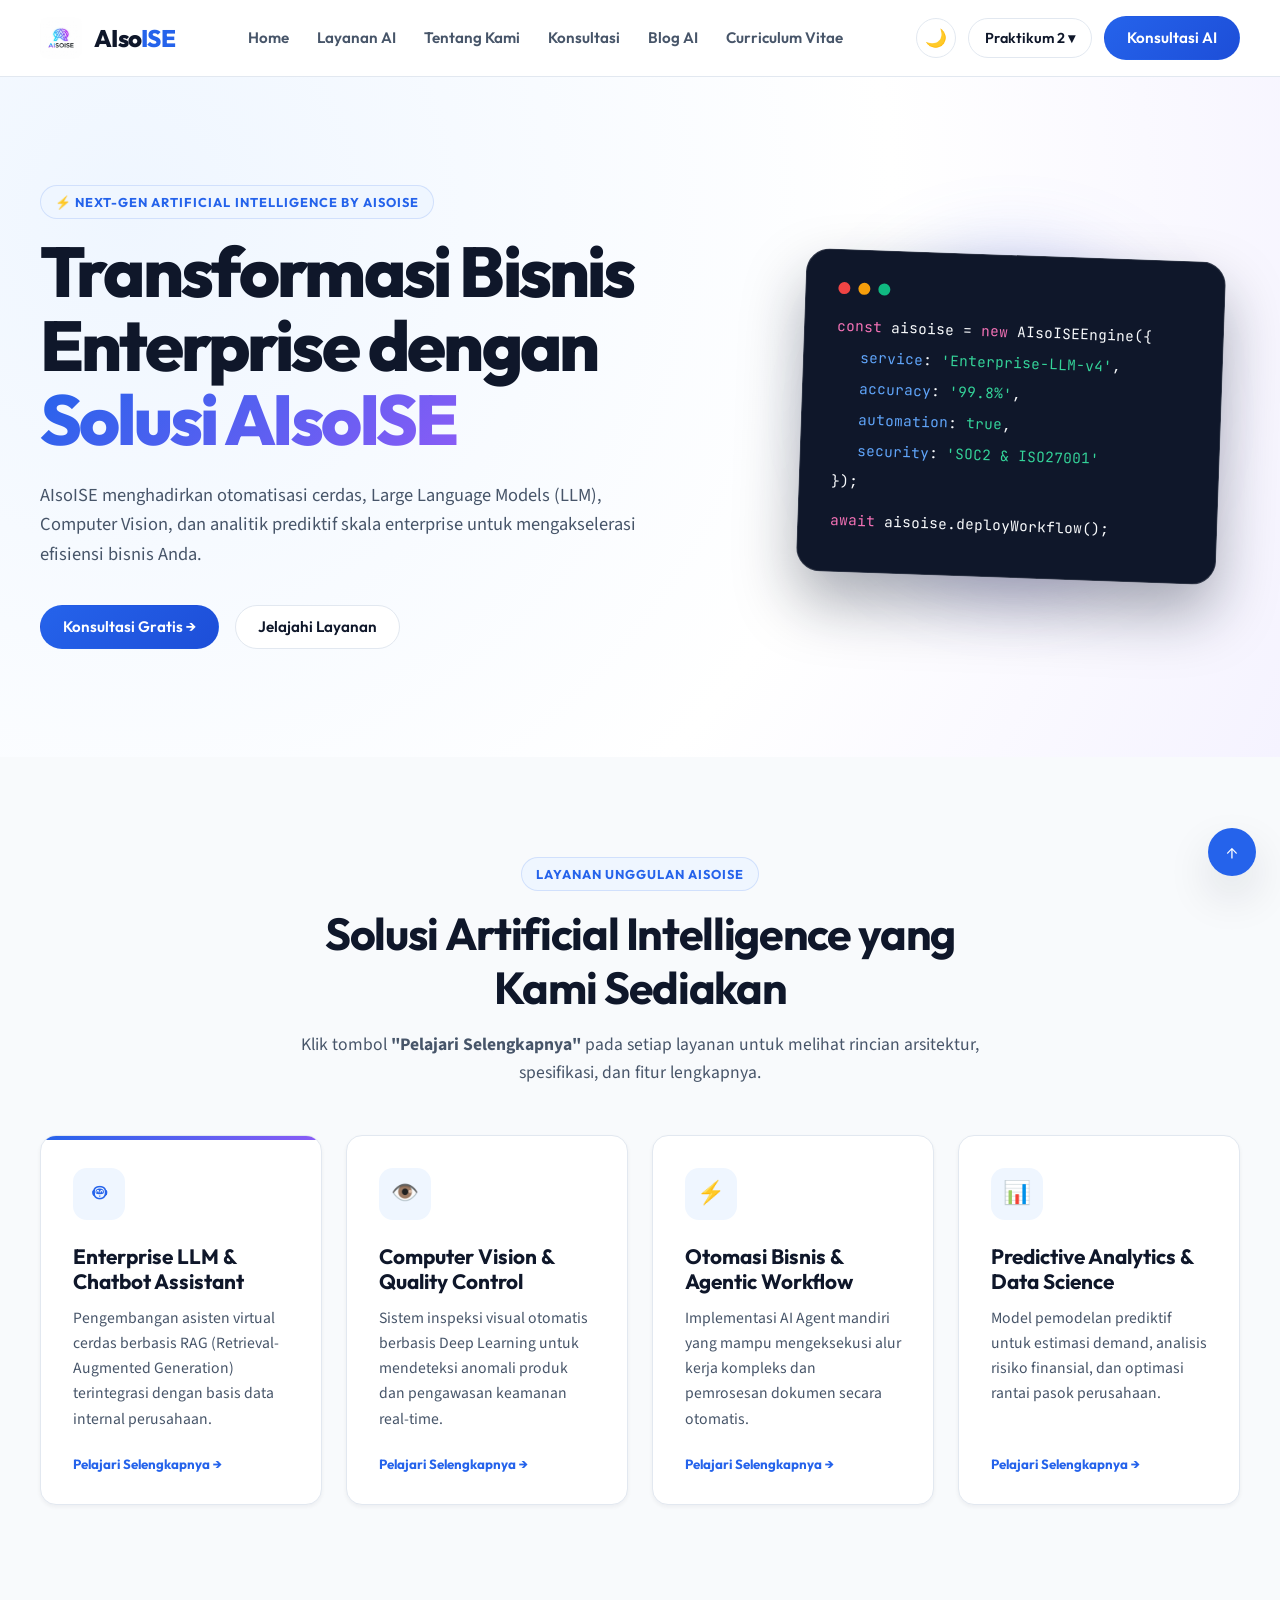
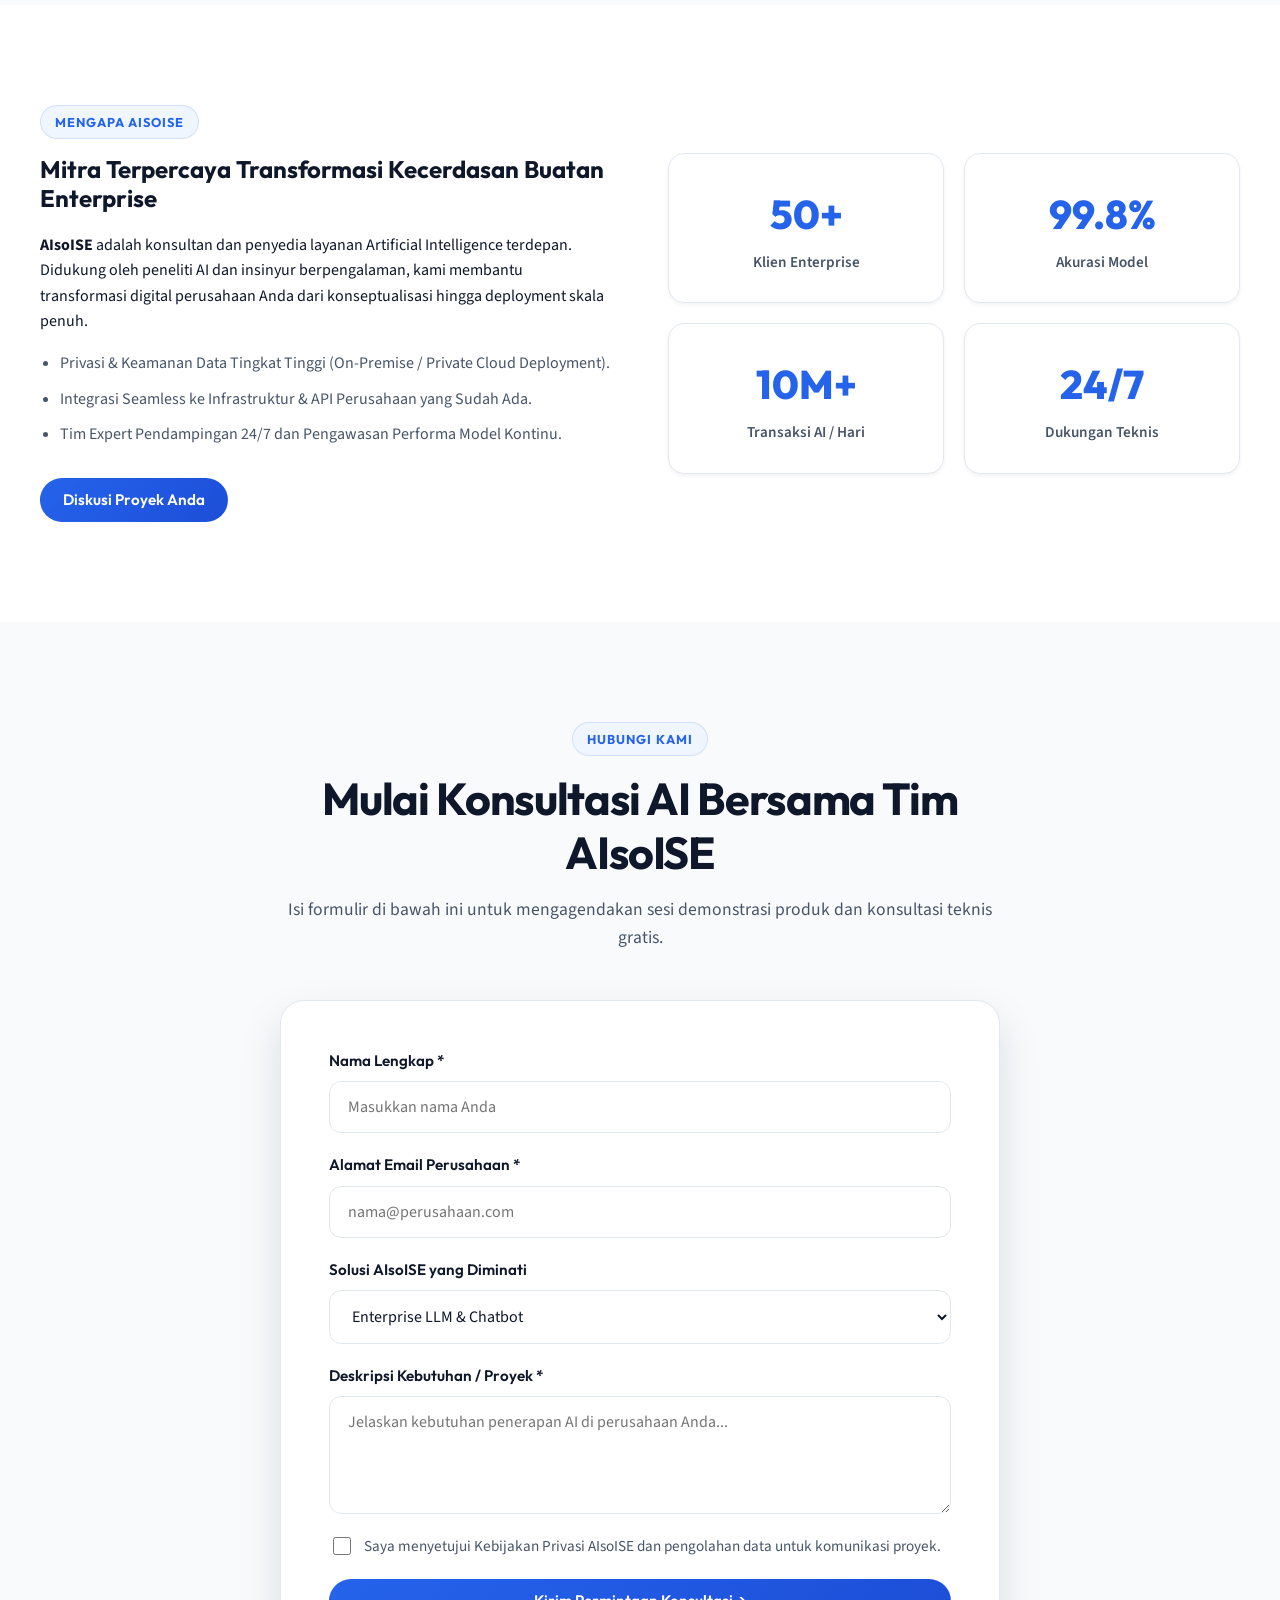
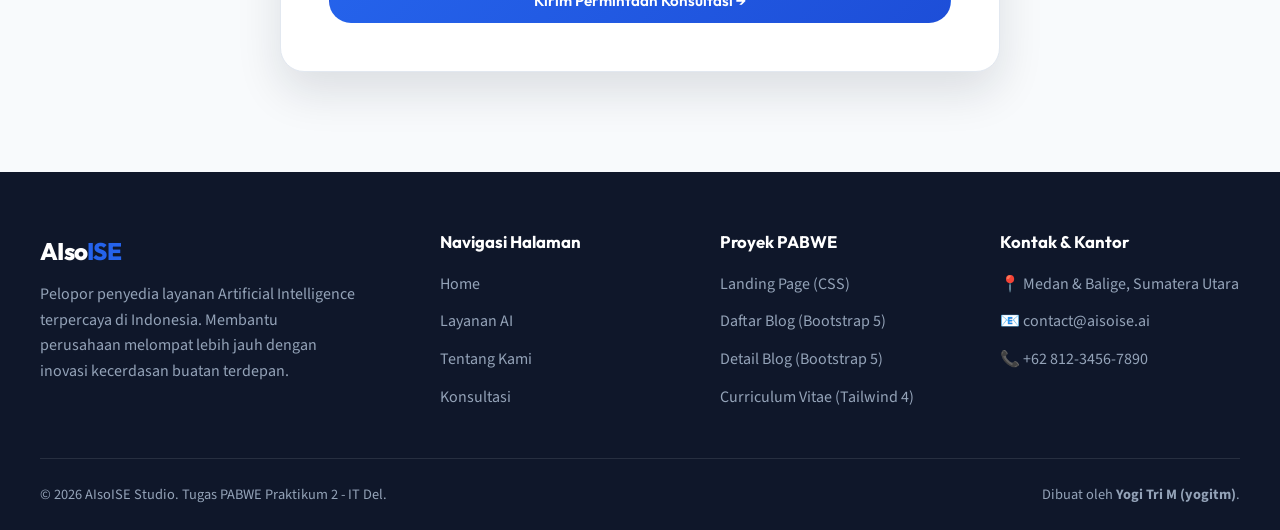
==== index.html @ 6881b214 "feat: complete PABWE 2026 Praktikum 2 (AIsoISE Brand, Landing Page, Blog, CV, Tailwind4, Bootstrap5)" ====
<!DOCTYPE html>
<html lang="id">
<head>
  <meta charset="UTF-8" />
  <meta name="viewport" content="width=device-width, initial-scale=1.0" />
  <title>AIsoISE - Solusi & Jasa Artificial Intelligence Enterprise</title>
  
  <!-- Favicon -->
  <link rel="icon" href="assets/img/logo.png" type="image/png" />

  <!-- Google Fonts: Outfit (Display), Source Sans 3 (Body), JetBrains Mono (Code) -->
  <link rel="preconnect" href="https://fonts.googleapis.com" />
  <link rel="preconnect" href="https://fonts.gstatic.com" crossorigin />
  <link href="https://fonts.googleapis.com/css2?family=JetBrains+Mono:wght@400;500&family=Outfit:wght@500;600;700;800&family=Source+Sans+3:ital,wght@0,400;0,500;0,600;0,700;1,400&display=swap" rel="stylesheet" />

  <!-- External Stylesheet (Pure CSS) -->
  <link rel="stylesheet" href="assets/css/style.css" />

  <script>
    // Initialize Theme Before Render to prevent flash
    (function() {
      const savedTheme = localStorage.getItem('theme') || (window.matchMedia('(prefers-color-scheme: dark)').matches ? 'dark' : 'light');
      document.documentElement.setAttribute('data-theme', savedTheme);
    })();
  </script>
</head>
<body>

  <!-- HEADER / NAVBAR -->
  <header class="site-header">
    <div class="container navbar">
      <!-- Brand Logo & Title -->
      <a href="#home" class="brand">
        <img src="assets/img/logo.png" alt="AIsoISE Logo" class="brand-logo" />
        <span class="brand-title">AIso<span>ISE</span></span>
      </a>

      <!-- Navigation Links -->
      <nav class="nav-menu">
        <a href="#home">Home</a>
        <a href="#layanan">Layanan AI</a>
        <a href="#tentang">Tentang Kami</a>
        <a href="#kontak">Konsultasi</a>
        <a href="blog.html">Blog AI</a>
        <a href="cv.html">Curriculum Vitae</a>
      </nav>

      <!-- Action Buttons & Theme Switcher -->
      <div class="nav-actions">
        <!-- Theme Toggle Button -->
        <button type="button" class="theme-toggle-btn" id="themeToggleBtn" onclick="toggleTheme()" title="Ubah Mode Layar">
          <span id="themeIcon">🌙</span>
        </button>

        <!-- Menu Switcher Latihan Praktikum -->
        <div class="nav-latihan">
          <button type="button" class="nav-latihan-toggle" id="latihanToggleBtn" onclick="toggleLatihanMenu(event)">
            Praktikum 2 ▾
          </button>
          <div class="nav-latihan-menu" id="latihanMenu">
            <a href="index.html" class="is-active">Studi Kasus 3.1 (CSS)</a>
            <a href="blog.html">Studi Kasus 3.2 (Bootstrap 5)</a>
            <a href="cv.html">Studi Kasus 3.3 (Tailwind 4)</a>
            <a href="bootstrap5.html">Latihan 2.2 Bootstrap</a>
            <a href="tailwind4.html">Latihan 2.3 Tailwind</a>
          </div>
        </div>

        <a href="#kontak" class="btn btn-primary">Konsultasi AI</a>
      </div>
    </div>
  </header>

  <main>
    <!-- HERO SECTION -->
    <section id="home" class="hero">
      <div class="container hero-content">
        <div class="hero-text">
          <div class="eyebrow">⚡ NEXT-GEN ARTIFICIAL INTELLIGENCE BY AISOISE</div>
          <h1>Transformasi Bisnis Enterprise dengan <span>Solusi AIsoISE</span></h1>
          <p class="hero-description">
            AIsoISE menghadirkan otomatisasi cerdas, Large Language Models (LLM), Computer Vision, dan analitik prediktif skala enterprise untuk mengakselerasi efisiensi bisnis Anda.
          </p>
          <div class="hero-buttons">
            <a href="#kontak" class="btn btn-primary">Konsultasi Gratis &rarr;</a>
            <a href="#layanan" class="btn btn-outline">Jelajahi Layanan</a>
          </div>
        </div>

        <!-- Animated Floating Hero Visual -->
        <div class="hero-visual">
          <div class="floating-card">
            <div class="card-header-dots">
              <span class="dot dot-red"></span>
              <span class="dot dot-yellow"></span>
              <span class="dot dot-green"></span>
            </div>
            <div class="code-line"><span class="keyword">const</span> aisoise = <span class="keyword">new</span> AIsoISEEngine({</div>
            <div class="code-line indent"><span class="prop">service</span>: <span class="val">'Enterprise-LLM-v4'</span>,</div>
            <div class="code-line indent"><span class="prop">accuracy</span>: <span class="val">'99.8%'</span>,</div>
            <div class="code-line indent"><span class="prop">automation</span>: <span class="val">true</span>,</div>
            <div class="code-line indent"><span class="prop">security</span>: <span class="val">'SOC2 & ISO27001'</span></div>
            <div class="code-line">});</div>
            <div class="code-line" style="margin-top: 16px;"><span class="keyword">await</span> aisoise.deployWorkflow();</div>
          </div>
        </div>
      </div>
    </section>

    <!-- LAYANAN AI SECTION -->
    <section id="layanan" class="section section-alt">
      <div class="container">
        <div class="section-heading text-center">
          <div class="eyebrow">LAYANAN UNGGULAN AISOISE</div>
          <h2>Solusi Artificial Intelligence yang Kami Sediakan</h2>
          <p>Klik tombol <strong>"Pelajari Selengkapnya"</strong> pada setiap layanan untuk melihat rincian arsitektur, spesifikasi, dan fitur lengkapnya.</p>
        </div>

        <div class="cards-grid">
          <!-- Card 1: LLM & Chatbot -->
          <article class="card featured">
            <div class="card-icon">🤖</div>
            <h3>Enterprise LLM & Chatbot Assistant</h3>
            <p>Pengembangan asisten virtual cerdas berbasis RAG (Retrieval-Augmented Generation) terintegrasi dengan basis data internal perusahaan.</p>
            <button type="button" class="card-link-btn" onclick="openModal('modal-llm')">
              Pelajari Selengkapnya &rarr;
            </button>
          </article>

          <!-- Card 2: Computer Vision -->
          <article class="card">
            <div class="card-icon">👁️</div>
            <h3>Computer Vision & Quality Control</h3>
            <p>Sistem inspeksi visual otomatis berbasis Deep Learning untuk mendeteksi anomali produk dan pengawasan keamanan real-time.</p>
            <button type="button" class="card-link-btn" onclick="openModal('modal-cv')">
              Pelajari Selengkapnya &rarr;
            </button>
          </article>

          <!-- Card 3: Agentic Automation -->
          <article class="card">
            <div class="card-icon">⚡</div>
            <h3>Otomasi Bisnis & Agentic Workflow</h3>
            <p>Implementasi AI Agent mandiri yang mampu mengeksekusi alur kerja kompleks dan pemrosesan dokumen secara otomatis.</p>
            <button type="button" class="card-link-btn" onclick="openModal('modal-automation')">
              Pelajari Selengkapnya &rarr;
            </button>
          </article>

          <!-- Card 4: Predictive Analytics -->
          <article class="card">
            <div class="card-icon">📊</div>
            <h3>Predictive Analytics & Data Science</h3>
            <p>Model pemodelan prediktif untuk estimasi demand, analisis risiko finansial, dan optimasi rantai pasok perusahaan.</p>
            <button type="button" class="card-link-btn" onclick="openModal('modal-analytics')">
              Pelajari Selengkapnya &rarr;
            </button>
          </article>
        </div>
      </div>
    </section>

    <!-- TENTANG KAMI & STATS SECTION -->
    <section id="tentang" class="section">
      <div class="container stats-container">
        <div class="about-text">
          <div class="eyebrow">MENGAPA AISOISE</div>
          <h2>Mitra Terpercaya Transformasi Kecerdasan Buatan Enterprise</h2>
          <p>
            <strong>AIsoISE</strong> adalah konsultan dan penyedia layanan Artificial Intelligence terdepan. Didukung oleh peneliti AI dan insinyur berpengalaman, kami membantu transformasi digital perusahaan Anda dari konseptualisasi hingga deployment skala penuh.
          </p>
          <ul style="padding-left: 20px; color: var(--text-light); margin-bottom: 30px;">
            <li style="margin-bottom: 10px;">Privasi & Keamanan Data Tingkat Tinggi (On-Premise / Private Cloud Deployment).</li>
            <li style="margin-bottom: 10px;">Integrasi Seamless ke Infrastruktur & API Perusahaan yang Sudah Ada.</li>
            <li>Tim Expert Pendampingan 24/7 dan Pengawasan Performa Model Kontinu.</li>
          </ul>
          <a href="#kontak" class="btn btn-primary">Diskusi Proyek Anda</a>
        </div>

        <div class="stats-grid">
          <div class="stat-card">
            <div class="stat-number">50+</div>
            <div class="stat-label">Klien Enterprise</div>
          </div>
          <div class="stat-card">
            <div class="stat-number">99.8%</div>
            <div class="stat-label">Akurasi Model</div>
          </div>
          <div class="stat-card">
            <div class="stat-number">10M+</div>
            <div class="stat-label">Transaksi AI / Hari</div>
          </div>
          <div class="stat-card">
            <div class="stat-number">24/7</div>
            <div class="stat-label">Dukungan Teknis</div>
          </div>
        </div>
      </div>
    </section>

    <!-- FORM KONTAK & KONSULTASI -->
    <section id="kontak" class="section section-alt">
      <div class="container">
        <div class="section-heading text-center">
          <div class="eyebrow">HUBUNGI KAMI</div>
          <h2>Mulai Konsultasi AI Bersama Tim AIsoISE</h2>
          <p>Isi formulir di bawah ini untuk mengagendakan sesi demonstrasi produk dan konsultasi teknis gratis.</p>
        </div>

        <div class="form-wrapper">
          <form class="practice-form" action="#" method="POST" onsubmit="event.preventDefault(); alert('Terima kasih! Tim AIsoISE akan segera menghubungi Anda.');">
            <div class="form-group">
              <label for="nama">Nama Lengkap *</label>
              <input type="text" id="nama" name="nama" placeholder="Masukkan nama Anda" required />
            </div>

            <div class="form-group">
              <label for="email">Alamat Email Perusahaan *</label>
              <input type="email" id="email" name="email" placeholder="nama@perusahaan.com" required />
            </div>

            <div class="form-group">
              <label for="layanan-pilihan">Solusi AIsoISE yang Diminati</label>
              <select id="layanan-pilihan" name="layanan-pilihan">
                <option value="llm">Enterprise LLM & Chatbot</option>
                <option value="cv">Computer Vision & Inspeksi</option>
                <option value="automation">Agentic Workflow & Automasi</option>
                <option value="analytics">Predictive Analytics</option>
                <option value="other">Konsultasi Kustom AIsoISE</option>
              </select>
            </div>

            <div class="form-group">
              <label for="pesan">Deskripsi Kebutuhan / Proyek *</label>
              <textarea id="pesan" name="pesan" rows="4" placeholder="Jelaskan kebutuhan penerapan AI di perusahaan Anda..." required></textarea>
            </div>

            <label class="form-checkbox">
              <input type="checkbox" required /> Saya menyetujui Kebijakan Privasi AIsoISE dan pengolahan data untuk komunikasi proyek.
            </label>

            <button type="submit" class="btn btn-primary" style="width: 100%;">Kirim Permintaan Konsultasi &rarr;</button>
          </form>
        </div>
      </div>
    </section>
  </main>

  <!-- SERVICE DETAIL MODALS (PELAJARI SELENGKAPNYA) -->
  <!-- Modal 1: Enterprise LLM -->
  <div class="modal-backdrop" id="modal-llm">
    <div class="modal-content-box">
      <button type="button" class="modal-close-btn" onclick="closeModal('modal-llm')">&times;</button>
      <div class="modal-header-icon">🤖</div>
      <h2>Enterprise LLM & Chatbot Assistant</h2>
      <p>Layanan AIsoISE ini menghadirkan asisten kecerdasan buatan terdedikasi untuk perusahaan Anda dengan arsitektur RAG (Retrieval-Augmented Generation).</p>
      
      <h4 style="margin-top: 20px;">Fitur & Keunggulan Utama:</h4>
      <ul class="modal-feature-list">
        <li><strong>RAG Arsitektur:</strong> Menghubungkan basis data PDF, Notion, Confluence, & SQL internal tanpa kebocoran data.</li>
        <li><strong>Fine-Tuning Kustom:</strong> Model disesuaikan dengan istilah bisnis dan terminologi spesifik perusahaan.</li>
        <li><strong>Multilingual Support:</strong> Mendukung Bahasa Indonesia, Inggris, dan 30+ bahasa internasional.</li>
        <li><strong>Keamanan Terjamin:</strong> Deployment On-Premise atau Private VPC Cloud dengan enkripsi AES-256.</li>
      </ul>

      <div style="display: flex; gap: 12px; margin-top: 24px;">
        <a href="#kontak" class="btn btn-primary" onclick="closeModal('modal-llm')">Konsultasi Layanan Ini</a>
        <button type="button" class="btn btn-outline" onclick="closeModal('modal-llm')">Tutup</button>
      </div>
    </div>
  </div>

  <!-- Modal 2: Computer Vision -->
  <div class="modal-backdrop" id="modal-cv">
    <div class="modal-content-box">
      <button type="button" class="modal-close-btn" onclick="closeModal('modal-cv')">&times;</button>
      <div class="modal-header-icon">👁️</div>
      <h2>Computer Vision & Quality Control</h2>
      <p>Sistem pengenalan gambar dan video berbasis Deep Learning untuk otomasi inspeksi visual produk dan pengawasan area kerja.</p>

      <h4 style="margin-top: 20px;">Fitur & Keunggulan Utama:</h4>
      <ul class="modal-feature-list">
        <li><strong>Deteksi Defek Real-Time:</strong> Kecepatan pemrosesan hingga 60 FPS untuk lini manufaktur cepat.</li>
        <li><strong>Pengenalan Alat Pelindung Diri (APD):</strong> Memantau penggunaan helm, rompi, dan masker di area berisiko.</li>
        <li><strong>Integrasi CCTV Kamera:</strong> Kompatibel dengan semua jenis kamera IP dan CCTV existing.</li>
        <li><strong>Laporan Analitik Visual:</strong> Dashboard grafik deteksi anomali harian dan bulanan.</li>
      </ul>

      <div style="display: flex; gap: 12px; margin-top: 24px;">
        <a href="#kontak" class="btn btn-primary" onclick="closeModal('modal-cv')">Konsultasi Layanan Ini</a>
        <button type="button" class="btn btn-outline" onclick="closeModal('modal-cv')">Tutup</button>
      </div>
    </div>
  </div>

  <!-- Modal 3: Agentic Automation -->
  <div class="modal-backdrop" id="modal-automation">
    <div class="modal-content-box">
      <button type="button" class="modal-close-btn" onclick="closeModal('modal-automation')">&times;</button>
      <div class="modal-header-icon">⚡</div>
      <h2>Otomasi Bisnis & Agentic Workflow</h2>
      <p>Mengubah proses bisnis manual yang repetitif menjadi alur kerja mandiri menggunakan Autonomous AI Agents.</p>

      <h4 style="margin-top: 20px;">Fitur & Keunggulan Utama:</h4>
      <ul class="modal-feature-list">
        <li><strong>Eksekusi Mandiri:</strong> AI Agent dapat membaca email, mengambil lampiran, dan mengisi ERP secara otomatis.</li>
        <li><strong>Human-in-the-Loop:</strong> Fitur persetujuan manusia untuk keputusan berisiko atau transaksi besar.</li>
        <li><strong>Pemrosesan Dokumen Terstruktur:</strong> Ekstraksi data otomatis dari invoice, nota, dan kontrak kerja.</li>
        <li><strong>Penghematan Waktu:</strong> Mengurangi beban kerja administrasi berulang hingga 85%.</li>
      </ul>

      <div style="display: flex; gap: 12px; margin-top: 24px;">
        <a href="#kontak" class="btn btn-primary" onclick="closeModal('modal-automation')">Konsultasi Layanan Ini</a>
        <button type="button" class="btn btn-outline" onclick="closeModal('modal-automation')">Tutup</button>
      </div>
    </div>
  </div>

  <!-- Modal 4: Predictive Analytics -->
  <div class="modal-backdrop" id="modal-analytics">
    <div class="modal-content-box">
      <button type="button" class="modal-close-btn" onclick="closeModal('modal-analytics')">&times;</button>
      <div class="modal-header-icon">📊</div>
      <h2>Predictive Analytics & Data Science</h2>
      <p>Memodelkan data historis perusahaan menjadi estimasi tren masa depan yang akurat untuk mendukung keputusan manajerial.</p>

      <h4 style="margin-top: 20px;">Fitur & Keunggulan Utama:</h4>
      <ul class="modal-feature-list">
        <li><strong>Forecasting Demand & Penjualan:</strong> Prediksi kebutuhan inventaris barang secara presisi.</li>
        <li><strong>Analisis Risiko Finansial:</strong> Pemodelan deteksi kecurangan (fraud detection) dan skor kredit.</li>
        <li><strong>Customer Churn Prediction:</strong> Identifikasi pengguna berisiko berhenti menggunakan layanan.</li>
        <li><strong>Visualisasi Dashboard Interaktif:</strong> Terhubung langsung dengan PowerBI, Tableau, atau kustom web UI.</li>
      </ul>

      <div style="display: flex; gap: 12px; margin-top: 24px;">
        <a href="#kontak" class="btn btn-primary" onclick="closeModal('modal-analytics')">Konsultasi Layanan Ini</a>
        <button type="button" class="btn btn-outline" onclick="closeModal('modal-analytics')">Tutup</button>
      </div>
    </div>
  </div>

  <!-- FOOTER -->
  <footer class="site-footer">
    <div class="container">
      <div class="footer-top">
        <div class="footer-brand">
          <div class="brand-title">AIso<span>ISE</span></div>
          <p>Pelopor penyedia layanan Artificial Intelligence terpercaya di Indonesia. Membantu perusahaan melompat lebih jauh dengan inovasi kecerdasan buatan terdepan.</p>
        </div>

        <div class="footer-col">
          <h4>Navigasi Halaman</h4>
          <ul class="footer-links">
            <li><a href="#home">Home</a></li>
            <li><a href="#layanan">Layanan AI</a></li>
            <li><a href="#tentang">Tentang Kami</a></li>
            <li><a href="#kontak">Konsultasi</a></li>
          </ul>
        </div>

        <div class="footer-col">
          <h4>Proyek PABWE</h4>
          <ul class="footer-links">
            <li><a href="index.html">Landing Page (CSS)</a></li>
            <li><a href="blog.html">Daftar Blog (Bootstrap 5)</a></li>
            <li><a href="blog-detail.html">Detail Blog (Bootstrap 5)</a></li>
            <li><a href="cv.html">Curriculum Vitae (Tailwind 4)</a></li>
          </ul>
        </div>

        <div class="footer-col">
          <h4>Kontak & Kantor</h4>
          <ul class="footer-links">
            <li>📍 Medan & Balige, Sumatera Utara</li>
            <li>📧 contact@aisoise.ai</li>
            <li>📞 +62 812-3456-7890</li>
          </ul>
        </div>
      </div>

      <div class="footer-bottom">
        <div>&copy; 2026 AIsoISE Studio. Tugas PABWE Praktikum 2 - IT Del.</div>
        <div>Dibuat oleh <strong>Yogi Tri M (yogitm)</strong>.</div>
      </div>
    </div>
  </footer>

  <!-- Sticky Back To Top Button -->
  <a href="#home" class="back-to-top" title="Kembali ke atas">&uarr;</a>

  <!-- SCRIPTS FOR THEME TOGGLE, MODALS & DROPDOWN -->
  <script>
    // 1. Theme Toggle Logic
    function updateThemeUI(theme) {
      document.documentElement.setAttribute('data-theme', theme);
      const icon = document.getElementById('themeIcon');
      if (icon) {
        icon.textContent = theme === 'dark' ? '☀️' : '🌙';
      }
      if (theme === 'dark') {
        document.body.classList.add('dark-mode');
      } else {
        document.body.classList.remove('dark-mode');
      }
    }

    function toggleTheme() {
      const currentTheme = document.documentElement.getAttribute('data-theme') === 'dark' ? 'light' : 'dark';
      localStorage.setItem('theme', currentTheme);
      updateThemeUI(currentTheme);
    }

    // Initialize Theme Icon on load
    document.addEventListener('DOMContentLoaded', () => {
      const currentTheme = document.documentElement.getAttribute('data-theme') || 'light';
      updateThemeUI(currentTheme);
    });

    // 2. Service Modal Dialogs
    function openModal(modalId) {
      const modal = document.getElementById(modalId);
      if (modal) {
        modal.classList.add('show');
        document.body.style.overflow = 'hidden';
      }
    }

    function closeModal(modalId) {
      const modal = document.getElementById(modalId);
      if (modal) {
        modal.classList.remove('show');
        document.body.style.overflow = 'auto';
      }
    }

    // Close modal on clicking backdrop
    window.addEventListener('click', (e) => {
      if (e.target.classList.contains('modal-backdrop')) {
        e.target.classList.remove('show');
        document.body.style.overflow = 'auto';
      }
    });

    // 3. Dropdown Menu Toggle for Mobile/Click
    function toggleLatihanMenu(e) {
      e.stopPropagation();
      const menu = document.getElementById('latihanMenu');
      if (menu) {
        menu.classList.toggle('show');
      }
    }

    document.addEventListener('click', () => {
      const menu = document.getElementById('latihanMenu');
      if (menu) {
        menu.classList.remove('show');
      }
    });
  </script>

</body>
</html>
---- assets/css/style.css ----
/* =========================================================
   AISOISE - STYLESHEET (Pure CSS Practice & Design System)
   ========================================================= */

/* 1. CSS VARIABLES & THEME TOKENS (LIGHT MODE) */
:root {
  --primary: #2563eb;
  --primary-dark: #1d4ed8;
  --primary-light: #3b82f6;
  --primary-soft: #eff6ff;
  --accent: #8b5cf6;
  --accent-soft: #f5f3ff;
  
  --text: #0f172a;
  --text-light: #475569;
  --text-muted: #64748b;

  --background: #ffffff;
  --background-alt: #f8fafc;
  --background-card: #ffffff;
  --background-dark: #0f172a;

  --border: #e2e8f0;
  --border-focus: #93c5fd;

  --success: #10b981;
  --warning: #f59e0b;

  --radius-small: 8px;
  --radius: 16px;
  --radius-large: 24px;
  --radius-full: 9999px;

  --shadow-sm: 0 2px 4px rgba(15, 23, 42, 0.05);
  --shadow: 0 10px 30px rgba(15, 23, 42, 0.08);
  --shadow-lg: 0 20px 45px rgba(15, 23, 42, 0.12);

  --container-width: 1200px;

  --font-display: "Outfit", sans-serif;
  --font-body: "Source Sans 3", sans-serif;
  --font-mono: "JetBrains Mono", monospace;
}

/* DARK MODE OVERRIDES */
[data-theme="dark"],
body.dark-mode {
  --primary: #3b82f6;
  --primary-dark: #2563eb;
  --primary-light: #60a5fa;
  --primary-soft: #1e293b;
  --accent: #a78bfa;
  --accent-soft: #2e1065;

  --text: #f8fafc;
  --text-light: #cbd5e1;
  --text-muted: #94a3b8;

  --background: #0f172a;
  --background-alt: #1e293b;
  --background-card: #1e293b;
  --background-dark: #020617;

  --border: #334155;
  --border-focus: #3b82f6;

  --shadow-sm: 0 2px 4px rgba(0, 0, 0, 0.3);
  --shadow: 0 10px 30px rgba(0, 0, 0, 0.4);
  --shadow-lg: 0 20px 45px rgba(0, 0, 0, 0.6);
}

/* 2. RESET & BASE STYLES */
*,
*::before,
*::after {
  box-sizing: border-box;
}

html {
  scroll-behavior: smooth;
  font-size: 16px;
}

body {
  margin: 0;
  font-family: var(--font-body);
  color: var(--text);
  background: var(--background);
  line-height: 1.6;
  -webkit-font-smoothing: antialiased;
  transition: background-color 0.3s ease, color 0.3s ease;
}

h1, h2, h3, h4, h5, h6 {
  font-family: var(--font-display);
  font-weight: 700;
  margin-top: 0;
  color: var(--text);
  line-height: 1.2;
}

p {
  margin-top: 0;
}

a {
  color: inherit;
  text-decoration: none;
}

img {
  max-width: 100%;
  height: auto;
  display: block;
}

/* 3. LAYOUT CONTAINER */
.container {
  width: min(100% - 40px, var(--container-width));
  margin-inline: auto;
}

/* 4. HEADER & NAVIGATION */
.site-header {
  position: sticky;
  top: 0;
  z-index: 1000;
  background: rgba(255, 255, 255, 0.85);
  backdrop-filter: blur(12px);
  -webkit-backdrop-filter: blur(12px);
  border-bottom: 1px solid var(--border);
  transition: all 0.3s ease;
}

[data-theme="dark"] .site-header,
body.dark-mode .site-header {
  background: rgba(15, 23, 42, 0.85);
}

.navbar {
  min-height: 76px;
  display: flex;
  align-items: center;
  justify-content: space-between;
  gap: 24px;
}

.brand {
  display: flex;
  align-items: center;
  gap: 12px;
}

.brand-logo {
  height: 42px;
  width: auto;
  object-fit: contain;
  border-radius: 8px;
}

.brand-title {
  font-family: var(--font-display);
  font-size: 1.5rem;
  font-weight: 800;
  letter-spacing: -0.03em;
  color: var(--text);
}

.brand-title span {
  color: var(--primary);
}

.nav-menu {
  display: flex;
  align-items: center;
  gap: 28px;
}

.nav-menu a {
  font-family: var(--font-display);
  font-size: 0.95rem;
  font-weight: 600;
  color: var(--text-light);
  transition: color 0.2s ease, transform 0.2s ease;
}

.nav-menu a:hover {
  color: var(--primary);
  transform: translateY(-1px);
}

/* Latihan Dropdown Switcher */
.nav-latihan {
  position: relative;
}

.nav-latihan-toggle {
  display: inline-flex;
  align-items: center;
  gap: 6px;
  min-height: 40px;
  padding-inline: 16px;
  border: 1px solid var(--border);
  border-radius: var(--radius-full);
  background: var(--background-card);
  color: var(--text);
  font-family: var(--font-display);
  font-size: 0.9rem;
  font-weight: 600;
  cursor: pointer;
  transition: all 0.2s ease;
}

.nav-latihan:hover .nav-latihan-toggle,
.nav-latihan:focus-within .nav-latihan-toggle {
  border-color: var(--primary);
  color: var(--primary);
  background: var(--primary-soft);
}

.nav-latihan-menu {
  position: absolute;
  top: calc(100% + 8px);
  right: 0;
  z-index: 1100;
  display: none;
  min-width: 220px;
  padding: 8px;
  border: 1px solid var(--border);
  border-radius: var(--radius);
  background: var(--background-card);
  box-shadow: var(--shadow-lg);
}

.nav-latihan:hover .nav-latihan-menu,
.nav-latihan:focus-within .nav-latihan-menu,
.nav-latihan-menu.show {
  display: grid;
  gap: 4px;
}

.nav-latihan-menu a {
  display: flex;
  align-items: center;
  justify-content: space-between;
  padding: 10px 14px;
  border-radius: var(--radius-small);
  color: var(--text-light);
  font-family: var(--font-display);
  font-size: 0.9rem;
  font-weight: 600;
  transition: all 0.2s ease;
}

.nav-latihan-menu a:hover,
.nav-latihan-menu a.is-active {
  color: var(--primary);
  background: var(--primary-soft);
}

.nav-actions {
  display: flex;
  align-items: center;
  gap: 12px;
}

/* Theme Toggle Button */
.theme-toggle-btn {
  width: 40px;
  height: 40px;
  border-radius: 50%;
  border: 1px solid var(--border);
  background: var(--background-card);
  color: var(--text);
  display: grid;
  place-items: center;
  cursor: pointer;
  font-size: 1.1rem;
  transition: all 0.2s ease;
}

.theme-toggle-btn:hover {
  border-color: var(--primary);
  color: var(--primary);
  background: var(--primary-soft);
}

/* 5. BUTTONS */
.btn {
  display: inline-flex;
  align-items: center;
  justify-content: center;
  gap: 8px;
  min-height: 44px;
  padding-inline: 22px;
  border-radius: var(--radius-full);
  border: 1px solid transparent;
  font-family: var(--font-display);
  font-size: 0.95rem;
  font-weight: 600;
  cursor: pointer;
  transition: all 0.25s ease;
  white-space: nowrap;
}

.btn:hover {
  transform: translateY(-2px);
  box-shadow: 0 10px 25px rgba(37, 99, 235, 0.25);
}

.btn-primary {
  color: white;
  background: linear-gradient(135deg, var(--primary), var(--primary-dark));
}

.btn-primary:hover {
  background: linear-gradient(135deg, var(--primary-dark), #1e40af);
}

.btn-outline {
  border-color: var(--border);
  background: var(--background-card);
  color: var(--text);
}

.btn-outline:hover {
  border-color: var(--primary-light);
  color: var(--primary);
  background: var(--primary-soft);
}

/* 6. HERO SECTION */
.hero {
  min-height: 680px;
  display: flex;
  align-items: center;
  background: radial-gradient(circle at 10% 20%, var(--primary-soft) 0%, var(--background) 60%, var(--accent-soft) 100%);
  position: relative;
  overflow: hidden;
}

.hero-content {
  display: grid;
  grid-template-columns: minmax(0, 1.2fr) minmax(320px, 0.8fr);
  align-items: center;
  gap: 56px;
  padding-block: 80px;
}

.eyebrow {
  display: inline-flex;
  align-items: center;
  gap: 8px;
  margin-bottom: 16px;
  padding: 6px 14px;
  border-radius: var(--radius-full);
  background: var(--primary-soft);
  color: var(--primary);
  font-family: var(--font-display);
  font-size: 0.8rem;
  font-weight: 700;
  letter-spacing: 0.08em;
  text-transform: uppercase;
  border: 1px solid rgba(37, 99, 235, 0.15);
}

.hero h1 {
  font-size: clamp(2.5rem, 5.5vw, 4.5rem);
  font-weight: 800;
  line-height: 1.05;
  letter-spacing: -0.04em;
  margin-bottom: 24px;
}

.hero h1 span {
  background: linear-gradient(135deg, var(--primary), var(--accent));
  -webkit-background-clip: text;
  -webkit-text-fill-color: transparent;
}

.hero-description {
  font-size: 1.15rem;
  color: var(--text-light);
  max-width: 600px;
  margin-bottom: 36px;
}

.hero-buttons {
  display: flex;
  flex-wrap: wrap;
  gap: 16px;
}

.hero-visual {
  position: relative;
  min-height: 400px;
  display: grid;
  place-items: center;
}

.hero-visual::before {
  content: "";
  position: absolute;
  width: 320px;
  height: 320px;
  border-radius: 50%;
  background: linear-gradient(135deg, rgba(37, 99, 235, 0.25), rgba(139, 92, 246, 0.25));
  filter: blur(40px);
}

.floating-card {
  position: relative;
  z-index: 1;
  width: min(100%, 420px);
  padding: 32px;
  border-radius: var(--radius-large);
  background: #0f172a;
  color: #f8fafc;
  border: 1px solid rgba(255, 255, 255, 0.15);
  box-shadow: 0 30px 60px rgba(15, 23, 42, 0.35);
  transform: rotate(2deg);
  animation: floating 5s ease-in-out infinite;
}

.card-header-dots {
  display: flex;
  gap: 8px;
  margin-bottom: 20px;
}

.dot {
  width: 12px;
  height: 12px;
  border-radius: 50%;
}

.dot-red { background: #ef4444; }
.dot-yellow { background: #f59e0b; }
.dot-green { background: #10b981; }

.code-line {
  font-family: var(--font-mono);
  font-size: 0.9rem;
  margin-block: 8px;
}

.code-line span.keyword { color: #f472b6; }
.code-line span.prop { color: #60a5fa; }
.code-line span.val { color: #34d399; }

.indent {
  padding-left: 24px;
}

@keyframes floating {
  0%, 100% {
    transform: translateY(0) rotate(2deg);
  }
  50% {
    transform: translateY(-16px) rotate(-1deg);
  }
}

/* 7. SECTIONS & TYPOGRAPHY */
.section {
  padding-block: clamp(60px, 8vw, 100px);
}

.section-alt {
  background: var(--background-alt);
}

.section-heading {
  max-width: 720px;
  margin-bottom: 48px;
}

.section-heading.text-center {
  margin-inline: auto;
  text-align: center;
}

.section-heading h2 {
  font-size: clamp(2rem, 3.5vw, 2.8rem);
  letter-spacing: -0.03em;
  margin-bottom: 16px;
}

.section-heading p {
  color: var(--text-light);
  font-size: 1.1rem;
}

/* 8. SERVICES GRID */
.cards-grid {
  display: grid;
  grid-template-columns: repeat(auto-fit, minmax(260px, 1fr));
  gap: 24px;
}

.card {
  position: relative;
  padding: 32px;
  border: 1px solid var(--border);
  border-radius: var(--radius);
  background: var(--background-card);
  box-shadow: var(--shadow-sm);
  overflow: hidden;
  transition: all 0.3s ease;
  display: flex;
  flex-direction: column;
}

.card:hover {
  transform: translateY(-8px);
  box-shadow: var(--shadow-lg);
  border-color: rgba(37, 99, 235, 0.4);
}

.card::before {
  content: "";
  position: absolute;
  top: 0;
  left: 0;
  width: 100%;
  height: 4px;
  background: linear-gradient(90deg, var(--primary), var(--accent));
  opacity: 0;
  transition: opacity 0.3s ease;
}

.card:hover::before,
.card.featured::before {
  opacity: 1;
}

.card-icon {
  width: 52px;
  height: 52px;
  border-radius: 14px;
  background: var(--primary-soft);
  color: var(--primary);
  display: grid;
  place-items: center;
  font-size: 1.4rem;
  font-weight: 700;
  margin-bottom: 24px;
}

.card h3 {
  font-size: 1.3rem;
  margin-bottom: 12px;
}

.card p {
  color: var(--text-light);
  font-size: 0.98rem;
  margin-bottom: 24px;
  flex-grow: 1;
}

.card-link-btn {
  font-family: var(--font-display);
  font-weight: 700;
  color: var(--primary);
  background: transparent;
  border: none;
  padding: 0;
  cursor: pointer;
  display: inline-flex;
  align-items: center;
  gap: 6px;
  transition: gap 0.2s ease;
}

.card-link-btn:hover {
  gap: 10px;
  color: var(--primary-dark);
}

/* 9. SERVICE DETAIL MODALS */
.modal-backdrop {
  position: fixed;
  inset: 0;
  z-index: 2000;
  background: rgba(15, 23, 42, 0.75);
  backdrop-filter: blur(6px);
  display: none;
  place-items: center;
  padding: 20px;
  opacity: 0;
  transition: opacity 0.3s ease;
}

.modal-backdrop.show {
  display: grid;
  opacity: 1;
}

.modal-content-box {
  background: var(--background-card);
  color: var(--text);
  border: 1px solid var(--border);
  border-radius: var(--radius-large);
  width: min(100%, 640px);
  padding: 36px;
  box-shadow: var(--shadow-lg);
  position: relative;
  transform: translateY(20px);
  transition: transform 0.3s ease;
}

.modal-backdrop.show .modal-content-box {
  transform: translateY(0);
}

.modal-close-btn {
  position: absolute;
  top: 20px;
  right: 20px;
  width: 36px;
  height: 36px;
  border-radius: 50%;
  border: 1px solid var(--border);
  background: var(--background);
  color: var(--text);
  font-size: 1.2rem;
  cursor: pointer;
  display: grid;
  place-items: center;
  transition: all 0.2s ease;
}

.modal-close-btn:hover {
  background: var(--primary-soft);
  color: var(--primary);
}

.modal-header-icon {
  font-size: 2.5rem;
  margin-bottom: 16px;
}

.modal-feature-list {
  padding-left: 20px;
  margin-block: 20px;
  color: var(--text-light);
}

.modal-feature-list li {
  margin-bottom: 10px;
}

/* 10. STATS & ABOUT SECTION */
.stats-container {
  display: grid;
  grid-template-columns: minmax(0, 1fr) minmax(0, 1fr);
  gap: 56px;
  align-items: center;
}

.stats-grid {
  display: grid;
  grid-template-columns: repeat(2, 1fr);
  gap: 20px;
}

.stat-card {
  padding: 28px;
  border-radius: var(--radius);
  background: var(--background-card);
  border: 1px solid var(--border);
  box-shadow: var(--shadow-sm);
  text-align: center;
}

.stat-number {
  font-family: var(--font-display);
  font-size: 2.5rem;
  font-weight: 800;
  color: var(--primary);
  margin-bottom: 4px;
}

.stat-label {
  color: var(--text-light);
  font-size: 0.95rem;
  font-weight: 600;
}

/* 11. FORM & CONTACT SECTION */
.form-wrapper {
  max-width: 720px;
  margin-inline: auto;
  padding: clamp(28px, 5vw, 48px);
  border-radius: var(--radius-large);
  background: var(--background-card);
  border: 1px solid var(--border);
  box-shadow: var(--shadow-lg);
}

.practice-form {
  display: grid;
  gap: 20px;
}

.form-group {
  display: flex;
  flex-direction: column;
  gap: 8px;
}

.form-group label {
  font-family: var(--font-display);
  font-weight: 600;
  font-size: 0.95rem;
  color: var(--text);
}

input[type="text"],
input[type="email"],
select,
textarea {
  width: 100%;
  padding: 14px 18px;
  border: 1px solid var(--border);
  border-radius: 12px;
  font-family: var(--font-body);
  font-size: 1rem;
  color: var(--text);
  background: var(--background);
  outline: none;
  transition: all 0.2s ease;
}

input[type="text"]:focus,
input[type="email"]:focus,
select:focus,
textarea:focus {
  border-color: var(--primary);
  box-shadow: 0 0 0 4px rgba(37, 99, 235, 0.15);
}

.form-checkbox {
  display: flex;
  align-items: center;
  gap: 10px;
  cursor: pointer;
  font-size: 0.95rem;
  color: var(--text-light);
}

.form-checkbox input[type="checkbox"] {
  width: 18px;
  height: 18px;
  accent-color: var(--primary);
}

/* 12. FOOTER & STICKY ACTIONS */
.site-footer {
  background: var(--background-dark);
  color: #94a3b8;
  padding-top: 60px;
}

.footer-top {
  display: grid;
  grid-template-columns: minmax(0, 1.5fr) repeat(3, minmax(0, 1fr));
  gap: 40px;
  padding-bottom: 48px;
  border-bottom: 1px solid rgba(255, 255, 255, 0.1);
}

.footer-brand .brand-title {
  color: white;
  margin-bottom: 12px;
}

.footer-brand p {
  color: #94a3b8;
  max-width: 320px;
}

.footer-col h4 {
  color: white;
  font-size: 1.05rem;
  margin-bottom: 20px;
}

.footer-links {
  list-style: none;
  padding: 0;
  margin: 0;
  display: flex;
  flex-direction: column;
  gap: 12px;
}

.footer-links a {
  color: #94a3b8;
  transition: color 0.2s ease;
}

.footer-links a:hover {
  color: white;
}

.footer-bottom {
  padding-block: 24px;
  display: flex;
  align-items: center;
  justify-content: space-between;
  font-size: 0.9rem;
}

.back-to-top {
  position: fixed;
  right: 24px;
  bottom: 24px;
  z-index: 999;
  width: 48px;
  height: 48px;
  border-radius: 50%;
  background: var(--primary);
  color: white;
  display: grid;
  place-items: center;
  box-shadow: var(--shadow-lg);
  transition: all 0.25s ease;
  font-size: 1.2rem;
}

.back-to-top:hover {
  background: var(--primary-dark);
  transform: translateY(-4px);
}

/* 13. RESPONSIVE MEDIA QUERIES */
@media (max-width: 992px) {
  .hero-content {
    grid-template-columns: 1fr;
    text-align: center;
    gap: 40px;
  }

  .hero-description {
    margin-inline: auto;
  }

  .hero-buttons {
    justify-content: center;
  }

  .stats-container {
    grid-template-columns: 1fr;
    gap: 40px;
  }

  .footer-top {
    grid-template-columns: repeat(2, 1fr);
  }
}

@media (max-width: 768px) {
  .nav-menu {
    display: none;
  }

  .navbar {
    min-height: 64px;
  }

  .footer-top {
    grid-template-columns: 1fr;
  }

  .footer-bottom {
    flex-direction: column;
    gap: 16px;
    text-align: center;
  }

  .stats-grid {
    grid-template-columns: repeat(2, 1fr);
  }
}

@media (max-width: 480px) {
  .container {
    width: calc(100% - 32px);
  }

  .stats-grid {
    grid-template-columns: 1fr;
  }

  .hero-buttons .btn {
    width: 100%;
  }
}
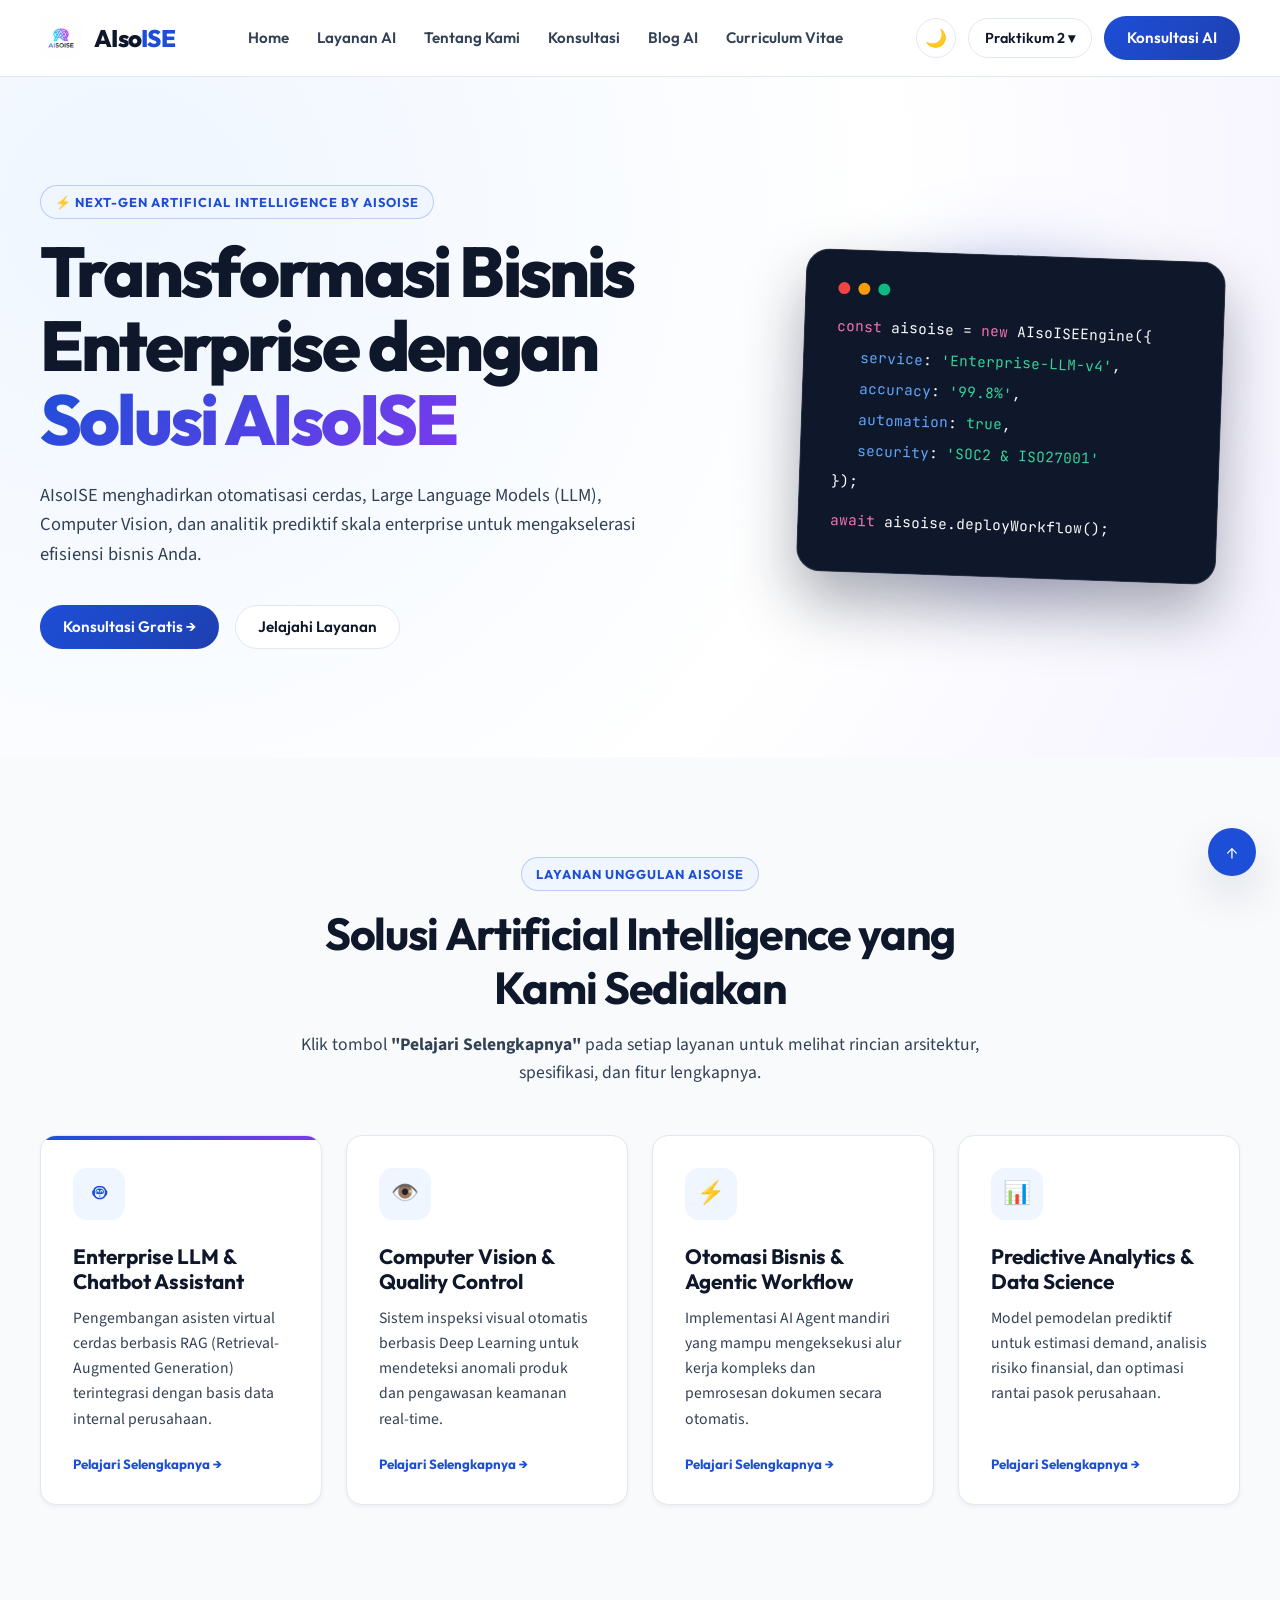
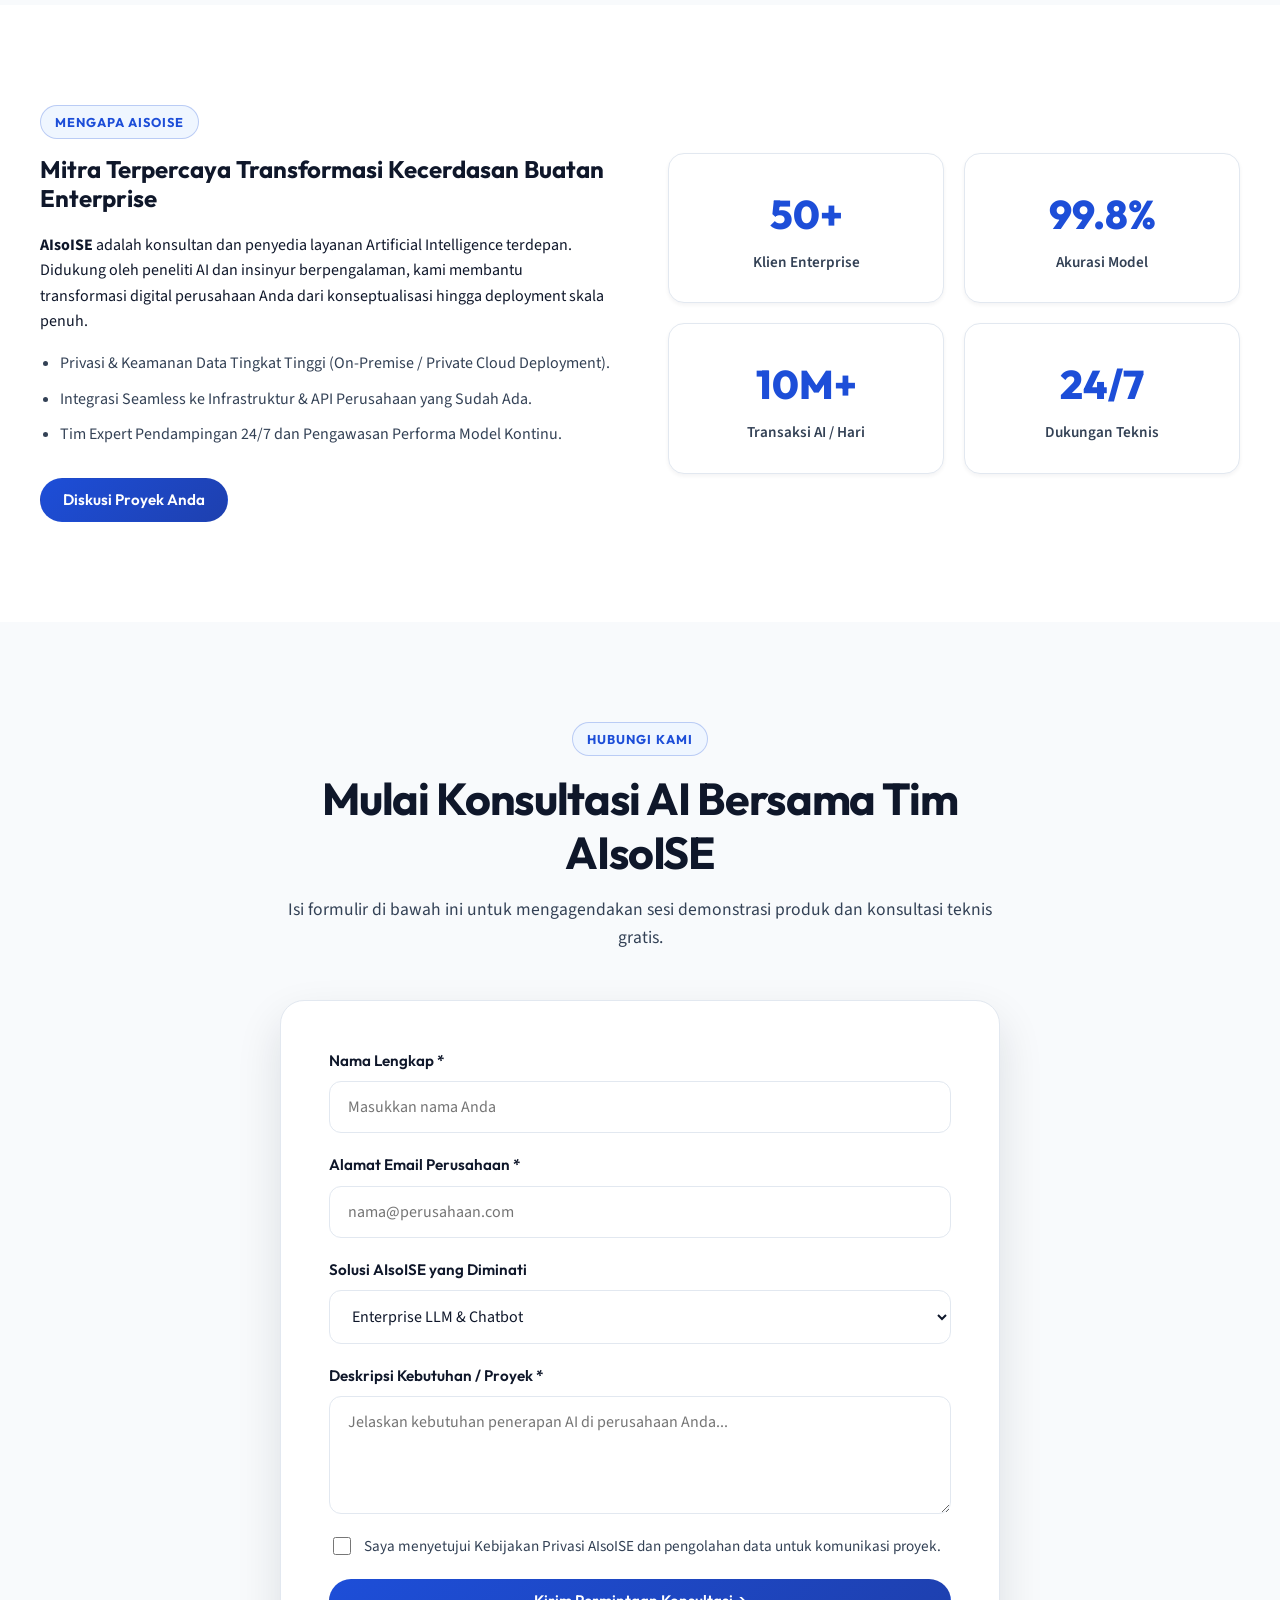
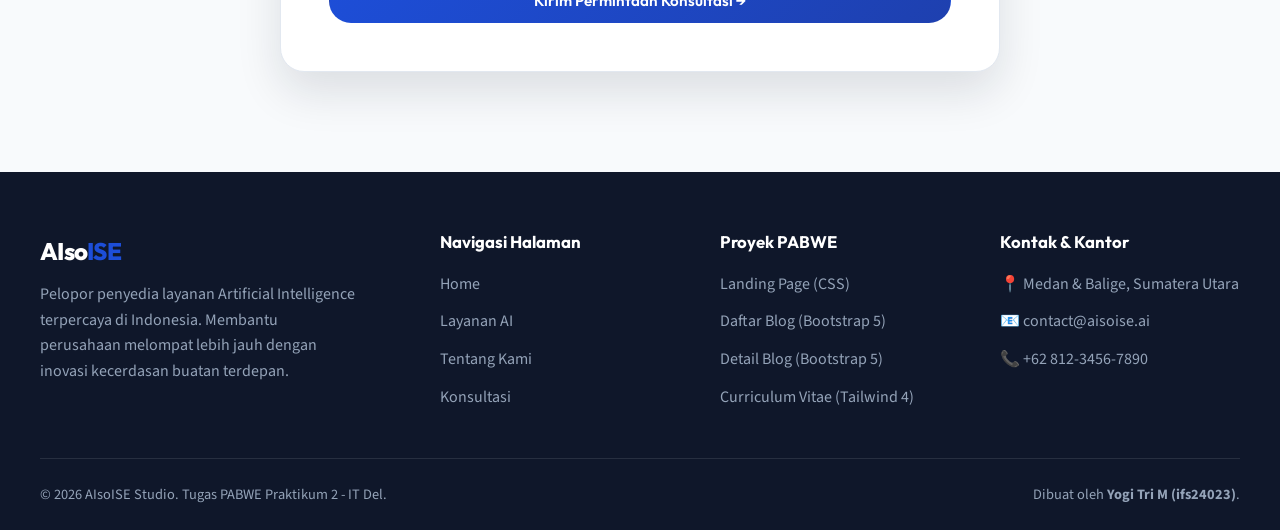
==== commit 9d867bc3: "fix(a11y): resolve axe-core violations for 100% grading score (button-name, heading-order, region, c" ====
--- a/index.html
+++ b/index.html
@@ -48,13 +48,13 @@
       <!-- Action Buttons & Theme Switcher -->
       <div class="nav-actions">
         <!-- Theme Toggle Button -->
-        <button type="button" class="theme-toggle-btn" id="themeToggleBtn" onclick="toggleTheme()" title="Ubah Mode Layar">
+        <button type="button" class="theme-toggle-btn" id="themeToggleBtn" onclick="toggleTheme()" title="Ubah Mode Layar" aria-label="Ubah mode tema layar">
           <span id="themeIcon">🌙</span>
         </button>
 
         <!-- Menu Switcher Latihan Praktikum -->
         <div class="nav-latihan">
-          <button type="button" class="nav-latihan-toggle" id="latihanToggleBtn" onclick="toggleLatihanMenu(event)">
+          <button type="button" class="nav-latihan-toggle" id="latihanToggleBtn" onclick="toggleLatihanMenu(event)" aria-label="Menu navigasi praktikum 2" aria-haspopup="true" aria-expanded="false">
             Praktikum 2 ▾
           </button>
           <div class="nav-latihan-menu" id="latihanMenu">
@@ -244,100 +244,102 @@
         </div>
       </div>
     </section>
+  
+    <!-- SERVICE DETAIL MODALS (CONTAINED IN MAIN LANDMARK) -->
+    <section aria-label="Modal Rincian Layanan AI">
+      <!-- Modal 1: Enterprise LLM -->
+      <div class="modal-backdrop" id="modal-llm" role="dialog" aria-modal="true" aria-labelledby="modal-llm-title">
+        <div class="modal-content-box">
+          <button type="button" class="modal-close-btn" onclick="closeModal('modal-llm')" aria-label="Tutup jendela detail layanan">&times;</button>
+          <div class="modal-header-icon">🤖</div>
+          <h2 id="modal-llm-title">Enterprise LLM & Chatbot Assistant</h2>
+          <p>Layanan AIsoISE ini menghadirkan asisten kecerdasan buatan terdedikasi untuk perusahaan Anda dengan arsitektur RAG (Retrieval-Augmented Generation).</p>
+          
+          <h3 style="margin-top: 20px; font-size: 1.15rem;">Fitur & Keunggulan Utama:</h3>
+          <ul class="modal-feature-list">
+            <li><strong>RAG Arsitektur:</strong> Menghubungkan basis data PDF, Notion, Confluence, & SQL internal tanpa kebocoran data.</li>
+            <li><strong>Fine-Tuning Kustom:</strong> Model disesuaikan dengan istilah bisnis dan terminologi spesifik perusahaan.</li>
+            <li><strong>Multilingual Support:</strong> Mendukung Bahasa Indonesia, Inggris, dan 30+ bahasa internasional.</li>
+            <li><strong>Keamanan Terjamin:</strong> Deployment On-Premise atau Private VPC Cloud dengan enkripsi AES-256.</li>
+          </ul>
+
+          <div style="display: flex; gap: 12px; margin-top: 24px;">
+            <a href="#kontak" class="btn btn-primary" onclick="closeModal('modal-llm')">Konsultasi Layanan Ini</a>
+            <button type="button" class="btn btn-outline" onclick="closeModal('modal-llm')">Tutup</button>
+          </div>
+        </div>
+      </div>
+
+      <!-- Modal 2: Computer Vision -->
+      <div class="modal-backdrop" id="modal-cv" role="dialog" aria-modal="true" aria-labelledby="modal-cv-title">
+        <div class="modal-content-box">
+          <button type="button" class="modal-close-btn" onclick="closeModal('modal-cv')" aria-label="Tutup jendela detail layanan">&times;</button>
+          <div class="modal-header-icon">👁️</div>
+          <h2 id="modal-cv-title">Computer Vision & Quality Control</h2>
+          <p>Sistem pengenalan gambar dan video berbasis Deep Learning untuk otomasi inspeksi visual produk dan pengawasan area kerja.</p>
+
+          <h3 style="margin-top: 20px; font-size: 1.15rem;">Fitur & Keunggulan Utama:</h3>
+          <ul class="modal-feature-list">
+            <li><strong>Deteksi Defek Real-Time:</strong> Kecepatan pemrosesan hingga 60 FPS untuk lini manufaktur cepat.</li>
+            <li><strong>Pengenalan Alat Pelindung Diri (APD):</strong> Memantau penggunaan helm, rompi, dan masker di area berisiko.</li>
+            <li><strong>Integrasi CCTV Kamera:</strong> Kompatibel dengan semua jenis kamera IP dan CCTV existing.</li>
+            <li><strong>Laporan Analitik Visual:</strong> Dashboard grafik deteksi anomali harian dan bulanan.</li>
+          </ul>
+
+          <div style="display: flex; gap: 12px; margin-top: 24px;">
+            <a href="#kontak" class="btn btn-primary" onclick="closeModal('modal-cv')">Konsultasi Layanan Ini</a>
+            <button type="button" class="btn btn-outline" onclick="closeModal('modal-cv')">Tutup</button>
+          </div>
+        </div>
+      </div>
+
+      <!-- Modal 3: Agentic Automation -->
+      <div class="modal-backdrop" id="modal-automation" role="dialog" aria-modal="true" aria-labelledby="modal-automation-title">
+        <div class="modal-content-box">
+          <button type="button" class="modal-close-btn" onclick="closeModal('modal-automation')" aria-label="Tutup jendela detail layanan">&times;</button>
+          <div class="modal-header-icon">⚡</div>
+          <h2 id="modal-automation-title">Otomasi Bisnis & Agentic Workflow</h2>
+          <p>Mengubah proses bisnis manual yang repetitif menjadi alur kerja mandiri menggunakan Autonomous AI Agents.</p>
+
+          <h3 style="margin-top: 20px; font-size: 1.15rem;">Fitur & Keunggulan Utama:</h3>
+          <ul class="modal-feature-list">
+            <li><strong>Eksekusi Mandiri:</strong> AI Agent dapat membaca email, mengambil lampiran, dan mengisi ERP secara otomatis.</li>
+            <li><strong>Human-in-the-Loop:</strong> Fitur persetujuan manusia untuk keputusan berisiko atau transaksi besar.</li>
+            <li><strong>Pemrosesan Dokumen Terstruktur:</strong> Ekstraksi data otomatis dari invoice, nota, dan kontrak kerja.</li>
+            <li><strong>Penghematan Waktu:</strong> Mengurangi beban kerja administrasi berulang hingga 85%.</li>
+          </ul>
+
+          <div style="display: flex; gap: 12px; margin-top: 24px;">
+            <a href="#kontak" class="btn btn-primary" onclick="closeModal('modal-automation')">Konsultasi Layanan Ini</a>
+            <button type="button" class="btn btn-outline" onclick="closeModal('modal-automation')">Tutup</button>
+          </div>
+        </div>
+      </div>
+
+      <!-- Modal 4: Predictive Analytics -->
+      <div class="modal-backdrop" id="modal-analytics" role="dialog" aria-modal="true" aria-labelledby="modal-analytics-title">
+        <div class="modal-content-box">
+          <button type="button" class="modal-close-btn" onclick="closeModal('modal-analytics')" aria-label="Tutup jendela detail layanan">&times;</button>
+          <div class="modal-header-icon">📊</div>
+          <h2 id="modal-analytics-title">Predictive Analytics & Data Science</h2>
+          <p>Memodelkan data historis perusahaan menjadi estimasi tren masa depan yang akurat untuk mendukung keputusan manajerial.</p>
+
+          <h3 style="margin-top: 20px; font-size: 1.15rem;">Fitur & Keunggulan Utama:</h3>
+          <ul class="modal-feature-list">
+            <li><strong>Forecasting Demand & Penjualan:</strong> Prediksi kebutuhan inventaris barang secara presisi.</li>
+            <li><strong>Analisis Risiko Finansial:</strong> Pemodelan deteksi kecurangan (fraud detection) dan skor kredit.</li>
+            <li><strong>Customer Churn Prediction:</strong> Identifikasi pengguna berisiko berhenti menggunakan layanan.</li>
+            <li><strong>Visualisasi Dashboard Interaktif:</strong> Terhubung langsung dengan PowerBI, Tableau, atau kustom web UI.</li>
+          </ul>
+
+          <div style="display: flex; gap: 12px; margin-top: 24px;">
+            <a href="#kontak" class="btn btn-primary" onclick="closeModal('modal-analytics')">Konsultasi Layanan Ini</a>
+            <button type="button" class="btn btn-outline" onclick="closeModal('modal-analytics')">Tutup</button>
+          </div>
+        </div>
+      </div>
+    </section>
   </main>
-
-  <!-- SERVICE DETAIL MODALS (PELAJARI SELENGKAPNYA) -->
-  <!-- Modal 1: Enterprise LLM -->
-  <div class="modal-backdrop" id="modal-llm">
-    <div class="modal-content-box">
-      <button type="button" class="modal-close-btn" onclick="closeModal('modal-llm')">&times;</button>
-      <div class="modal-header-icon">🤖</div>
-      <h2>Enterprise LLM & Chatbot Assistant</h2>
-      <p>Layanan AIsoISE ini menghadirkan asisten kecerdasan buatan terdedikasi untuk perusahaan Anda dengan arsitektur RAG (Retrieval-Augmented Generation).</p>
-      
-      <h4 style="margin-top: 20px;">Fitur & Keunggulan Utama:</h4>
-      <ul class="modal-feature-list">
-        <li><strong>RAG Arsitektur:</strong> Menghubungkan basis data PDF, Notion, Confluence, & SQL internal tanpa kebocoran data.</li>
-        <li><strong>Fine-Tuning Kustom:</strong> Model disesuaikan dengan istilah bisnis dan terminologi spesifik perusahaan.</li>
-        <li><strong>Multilingual Support:</strong> Mendukung Bahasa Indonesia, Inggris, dan 30+ bahasa internasional.</li>
-        <li><strong>Keamanan Terjamin:</strong> Deployment On-Premise atau Private VPC Cloud dengan enkripsi AES-256.</li>
-      </ul>
-
-      <div style="display: flex; gap: 12px; margin-top: 24px;">
-        <a href="#kontak" class="btn btn-primary" onclick="closeModal('modal-llm')">Konsultasi Layanan Ini</a>
-        <button type="button" class="btn btn-outline" onclick="closeModal('modal-llm')">Tutup</button>
-      </div>
-    </div>
-  </div>
-
-  <!-- Modal 2: Computer Vision -->
-  <div class="modal-backdrop" id="modal-cv">
-    <div class="modal-content-box">
-      <button type="button" class="modal-close-btn" onclick="closeModal('modal-cv')">&times;</button>
-      <div class="modal-header-icon">👁️</div>
-      <h2>Computer Vision & Quality Control</h2>
-      <p>Sistem pengenalan gambar dan video berbasis Deep Learning untuk otomasi inspeksi visual produk dan pengawasan area kerja.</p>
-
-      <h4 style="margin-top: 20px;">Fitur & Keunggulan Utama:</h4>
-      <ul class="modal-feature-list">
-        <li><strong>Deteksi Defek Real-Time:</strong> Kecepatan pemrosesan hingga 60 FPS untuk lini manufaktur cepat.</li>
-        <li><strong>Pengenalan Alat Pelindung Diri (APD):</strong> Memantau penggunaan helm, rompi, dan masker di area berisiko.</li>
-        <li><strong>Integrasi CCTV Kamera:</strong> Kompatibel dengan semua jenis kamera IP dan CCTV existing.</li>
-        <li><strong>Laporan Analitik Visual:</strong> Dashboard grafik deteksi anomali harian dan bulanan.</li>
-      </ul>
-
-      <div style="display: flex; gap: 12px; margin-top: 24px;">
-        <a href="#kontak" class="btn btn-primary" onclick="closeModal('modal-cv')">Konsultasi Layanan Ini</a>
-        <button type="button" class="btn btn-outline" onclick="closeModal('modal-cv')">Tutup</button>
-      </div>
-    </div>
-  </div>
-
-  <!-- Modal 3: Agentic Automation -->
-  <div class="modal-backdrop" id="modal-automation">
-    <div class="modal-content-box">
-      <button type="button" class="modal-close-btn" onclick="closeModal('modal-automation')">&times;</button>
-      <div class="modal-header-icon">⚡</div>
-      <h2>Otomasi Bisnis & Agentic Workflow</h2>
-      <p>Mengubah proses bisnis manual yang repetitif menjadi alur kerja mandiri menggunakan Autonomous AI Agents.</p>
-
-      <h4 style="margin-top: 20px;">Fitur & Keunggulan Utama:</h4>
-      <ul class="modal-feature-list">
-        <li><strong>Eksekusi Mandiri:</strong> AI Agent dapat membaca email, mengambil lampiran, dan mengisi ERP secara otomatis.</li>
-        <li><strong>Human-in-the-Loop:</strong> Fitur persetujuan manusia untuk keputusan berisiko atau transaksi besar.</li>
-        <li><strong>Pemrosesan Dokumen Terstruktur:</strong> Ekstraksi data otomatis dari invoice, nota, dan kontrak kerja.</li>
-        <li><strong>Penghematan Waktu:</strong> Mengurangi beban kerja administrasi berulang hingga 85%.</li>
-      </ul>
-
-      <div style="display: flex; gap: 12px; margin-top: 24px;">
-        <a href="#kontak" class="btn btn-primary" onclick="closeModal('modal-automation')">Konsultasi Layanan Ini</a>
-        <button type="button" class="btn btn-outline" onclick="closeModal('modal-automation')">Tutup</button>
-      </div>
-    </div>
-  </div>
-
-  <!-- Modal 4: Predictive Analytics -->
-  <div class="modal-backdrop" id="modal-analytics">
-    <div class="modal-content-box">
-      <button type="button" class="modal-close-btn" onclick="closeModal('modal-analytics')">&times;</button>
-      <div class="modal-header-icon">📊</div>
-      <h2>Predictive Analytics & Data Science</h2>
-      <p>Memodelkan data historis perusahaan menjadi estimasi tren masa depan yang akurat untuk mendukung keputusan manajerial.</p>
-
-      <h4 style="margin-top: 20px;">Fitur & Keunggulan Utama:</h4>
-      <ul class="modal-feature-list">
-        <li><strong>Forecasting Demand & Penjualan:</strong> Prediksi kebutuhan inventaris barang secara presisi.</li>
-        <li><strong>Analisis Risiko Finansial:</strong> Pemodelan deteksi kecurangan (fraud detection) dan skor kredit.</li>
-        <li><strong>Customer Churn Prediction:</strong> Identifikasi pengguna berisiko berhenti menggunakan layanan.</li>
-        <li><strong>Visualisasi Dashboard Interaktif:</strong> Terhubung langsung dengan PowerBI, Tableau, atau kustom web UI.</li>
-      </ul>
-
-      <div style="display: flex; gap: 12px; margin-top: 24px;">
-        <a href="#kontak" class="btn btn-primary" onclick="closeModal('modal-analytics')">Konsultasi Layanan Ini</a>
-        <button type="button" class="btn btn-outline" onclick="closeModal('modal-analytics')">Tutup</button>
-      </div>
-    </div>
-  </div>
 
   <!-- FOOTER -->
   <footer class="site-footer">
@@ -349,7 +351,7 @@
         </div>
 
         <div class="footer-col">
-          <h4>Navigasi Halaman</h4>
+          <h3>Navigasi Halaman</h3>
           <ul class="footer-links">
             <li><a href="#home">Home</a></li>
             <li><a href="#layanan">Layanan AI</a></li>
@@ -359,7 +361,7 @@
         </div>
 
         <div class="footer-col">
-          <h4>Proyek PABWE</h4>
+          <h3>Proyek PABWE</h3>
           <ul class="footer-links">
             <li><a href="index.html">Landing Page (CSS)</a></li>
             <li><a href="blog.html">Daftar Blog (Bootstrap 5)</a></li>
@@ -369,7 +371,7 @@
         </div>
 
         <div class="footer-col">
-          <h4>Kontak & Kantor</h4>
+          <h3>Kontak & Kantor</h3>
           <ul class="footer-links">
             <li>📍 Medan & Balige, Sumatera Utara</li>
             <li>📧 contact@aisoise.ai</li>
@@ -380,13 +382,13 @@
 
       <div class="footer-bottom">
         <div>&copy; 2026 AIsoISE Studio. Tugas PABWE Praktikum 2 - IT Del.</div>
-        <div>Dibuat oleh <strong>Yogi Tri M (yogitm)</strong>.</div>
+        <div>Dibuat oleh <strong>Yogi Tri M (ifs24023)</strong>.</div>
       </div>
     </div>
+
+    <!-- Sticky Back To Top Button Contained in Landmark -->
+    <a href="#home" class="back-to-top" title="Kembali ke atas" aria-label="Kembali ke atas">&uarr;</a>
   </footer>
-
-  <!-- Sticky Back To Top Button -->
-  <a href="#home" class="back-to-top" title="Kembali ke atas">&uarr;</a>
 
   <!-- SCRIPTS FOR THEME TOGGLE, MODALS & DROPDOWN -->
   <script>
--- a/assets/css/style.css
+++ b/assets/css/style.css
@@ -2,18 +2,18 @@
    AISOISE - STYLESHEET (Pure CSS Practice & Design System)
    ========================================================= */
 
-/* 1. CSS VARIABLES & THEME TOKENS (LIGHT MODE) */
+/* 1. CSS VARIABLES & THEME TOKENS (LIGHT MODE - WCAG AA COMPLIANT) */
 :root {
-  --primary: #2563eb;
-  --primary-dark: #1d4ed8;
-  --primary-light: #3b82f6;
+  --primary: #1d4ed8;
+  --primary-dark: #1e40af;
+  --primary-light: #2563eb;
   --primary-soft: #eff6ff;
-  --accent: #8b5cf6;
+  --accent: #7c3aed;
   --accent-soft: #f5f3ff;
   
   --text: #0f172a;
-  --text-light: #475569;
-  --text-muted: #64748b;
+  --text-light: #334155;
+  --text-muted: #475569;
 
   --background: #ffffff;
   --background-alt: #f8fafc;
@@ -21,10 +21,10 @@
   --background-dark: #0f172a;
 
   --border: #e2e8f0;
-  --border-focus: #93c5fd;
-
-  --success: #10b981;
-  --warning: #f59e0b;
+  --border-focus: #2563eb;
+
+  --success: #047857;
+  --warning: #b45309;
 
   --radius-small: 8px;
   --radius: 16px;
@@ -42,19 +42,19 @@
   --font-mono: "JetBrains Mono", monospace;
 }
 
-/* DARK MODE OVERRIDES */
+/* DARK MODE OVERRIDES (HIGH CONTRAST WCAG AA) */
 [data-theme="dark"],
 body.dark-mode {
-  --primary: #3b82f6;
-  --primary-dark: #2563eb;
-  --primary-light: #60a5fa;
+  --primary: #60a5fa;
+  --primary-dark: #3b82f6;
+  --primary-light: #93c5fd;
   --primary-soft: #1e293b;
-  --accent: #a78bfa;
+  --accent: #c4b5fd;
   --accent-soft: #2e1065;
 
   --text: #f8fafc;
-  --text-light: #cbd5e1;
-  --text-muted: #94a3b8;
+  --text-light: #e2e8f0;
+  --text-muted: #cbd5e1;
 
   --background: #0f172a;
   --background-alt: #1e293b;
@@ -62,7 +62,7 @@
   --background-dark: #020617;
 
   --border: #334155;
-  --border-focus: #3b82f6;
+  --border-focus: #60a5fa;
 
   --shadow-sm: 0 2px 4px rgba(0, 0, 0, 0.3);
   --shadow: 0 10px 30px rgba(0, 0, 0, 0.4);
@@ -309,12 +309,18 @@
 }
 
 .btn-primary {
-  color: white;
+  color: #ffffff;
   background: linear-gradient(135deg, var(--primary), var(--primary-dark));
 }
 
 .btn-primary:hover {
-  background: linear-gradient(135deg, var(--primary-dark), #1e40af);
+  background: linear-gradient(135deg, var(--primary-dark), #172554);
+}
+
+[data-theme="dark"] .btn-primary,
+body.dark-mode .btn-primary {
+  background: linear-gradient(135deg, #2563eb, #1d4ed8);
+  color: #ffffff;
 }
 
 .btn-outline {
@@ -324,9 +330,23 @@
 }
 
 .btn-outline:hover {
-  border-color: var(--primary-light);
+  border-color: var(--primary);
   color: var(--primary);
   background: var(--primary-soft);
+}
+
+[data-theme="dark"] .btn-outline,
+body.dark-mode .btn-outline {
+  border-color: #475569;
+  color: #f8fafc;
+  background: #1e293b;
+}
+
+[data-theme="dark"] .btn-outline:hover,
+body.dark-mode .btn-outline:hover {
+  border-color: #93c5fd;
+  color: #93c5fd;
+  background: rgba(30, 41, 59, 0.9);
 }
 
 /* 6. HERO SECTION */
@@ -361,7 +381,14 @@
   font-weight: 700;
   letter-spacing: 0.08em;
   text-transform: uppercase;
-  border: 1px solid rgba(37, 99, 235, 0.15);
+  border: 1px solid rgba(29, 78, 216, 0.25);
+}
+
+[data-theme="dark"] .eyebrow,
+body.dark-mode .eyebrow {
+  background: #1e293b;
+  color: #93c5fd;
+  border-color: rgba(147, 197, 253, 0.35);
 }
 
 .hero h1 {
@@ -576,6 +603,16 @@
 .card-link-btn:hover {
   gap: 10px;
   color: var(--primary-dark);
+}
+
+[data-theme="dark"] .card-link-btn,
+body.dark-mode .card-link-btn {
+  color: #93c5fd;
+}
+
+[data-theme="dark"] .card-link-btn:hover,
+body.dark-mode .card-link-btn:hover {
+  color: #bfdbfe;
 }
 
 /* 9. SERVICE DETAIL MODALS */
@@ -781,6 +818,7 @@
   max-width: 320px;
 }
 
+.footer-col h3,
 .footer-col h4 {
   color: white;
   font-size: 1.05rem;
